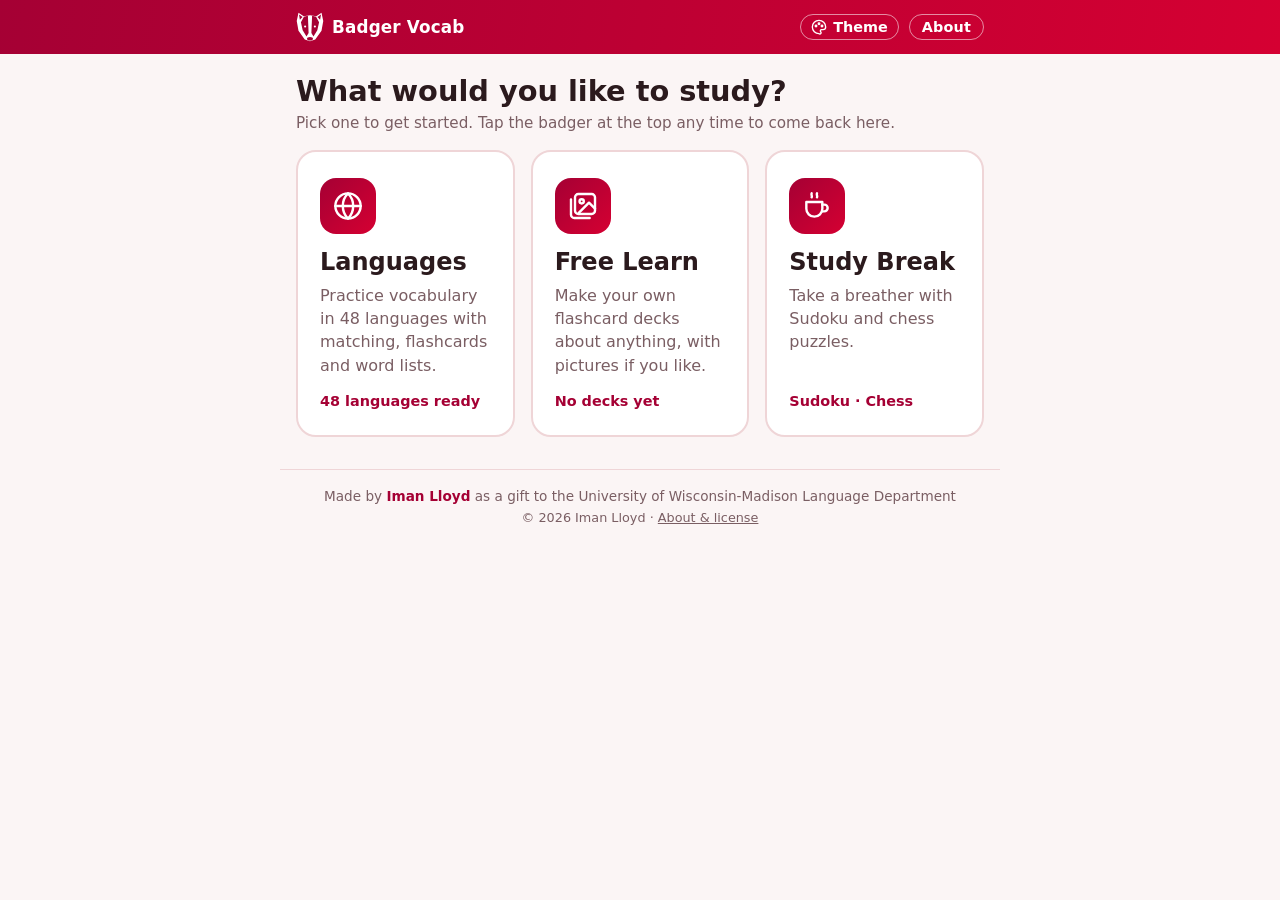
==== index.html @ a23dded1 "Add files via upload" ====
<!DOCTYPE html>
<!--
  Badger Vocab
  Copyright (c) 2026 Iman Lloyd. Licensed under the PolyForm Noncommercial License 1.0.0 (see LICENSE.md).
  Required Notice: Copyright (c) 2026 Iman Lloyd. Badger Vocab was made by Iman Lloyd as a gift to the University of Wisconsin-Madison Language Department.
-->
<html lang="en">
<head>
<meta charset="utf-8">
<meta name="viewport" content="width=device-width, initial-scale=1">
<meta name="theme-color" content="#A50034">
<meta name="description" content="Private, offline vocabulary practice with matching and flashcards.">
<title>Badger Vocab</title>
<link rel="manifest" href="manifest.webmanifest">
<link rel="icon" href="icons/icon.svg" type="image/svg+xml">
<link rel="apple-touch-icon" href="icons/icon-180.png">
<link rel="stylesheet" href="style.css">
<script>
// Apply the saved color theme before the page draws, so it never flashes the wrong colors.
try{var o=(JSON.parse(localStorage.getItem("vocabGame")||"{}").o)||{};
 document.documentElement.setAttribute("data-theme",o.theme||"red");document.documentElement.setAttribute("data-look",o.look||"auto")}catch(e){}
</script>
</head>
<body>
<header class="top"><div><a href="#" aria-label="Badger Vocab home"><svg viewBox="96 96 320 344" aria-hidden="true"><path d="M256 430 L196 410 L124 310 L104 200 L124 104 L184 146 L256 132 L328 146 L388 104 L408 200 L388 310 L316 410 Z" fill="#fff"/><path d="M130 126 L170 152 L140 186 Z M382 126 L342 152 L372 186 Z M186 150 L232 140 L240 336 L216 378 L172 306 L152 214 Z M326 150 L280 140 L272 336 L296 378 L340 306 L360 214 Z" style="fill:var(--hd1)"/><circle cx="200" cy="262" r="12" fill="#fff"/><circle cx="312" cy="262" r="12" fill="#fff"/><ellipse cx="256" cy="402" rx="34" ry="20" style="fill:var(--hd1)"/></svg>Badger Vocab</a><span class="hr"><span class="off" id="netBadge" hidden>Offline</span><button class="tb" id="themeB" aria-expanded="false" aria-controls="themePop" aria-label="Color theme"><svg viewBox="0 0 24 24" fill="none" stroke="currentColor" stroke-width="2" stroke-linecap="round" stroke-linejoin="round" aria-hidden="true"><path d="M12 22a10 10 0 1 1 10-10c0 2.8-2.2 4-4 4h-2.2a1.8 1.8 0 0 0-1.3 3.1A1.8 1.8 0 0 1 12 22z"/><circle cx="7.5" cy="10.5" r="1.2" fill="currentColor"/><circle cx="12" cy="7" r="1.2" fill="currentColor"/><circle cx="16.5" cy="10.5" r="1.2" fill="currentColor"/></svg>Theme</button><a class="ab" href="#about">About</a></span>
 <div class="themepop" id="themePop" role="dialog" aria-label="Color theme" hidden>
  <h3>Color</h3><div class="sw" id="swatches"></div>
  <h3>Brightness</h3><div class="looks" id="looks"><button data-look="auto">Automatic</button><button data-look="light">Light</button><button data-look="dark">Dark</button></div>
 </div></div></header>
<main>

<!-- START MENU -->
<section id="vStart" hidden>
 <h1>What would you like to study?</h1>
 <p class="sub">Pick one to get started. Tap the badger at the top any time to come back here.</p>
 <div class="startgrid">
  <button class="sc" data-go="languages"><span class="sci"><svg viewBox="0 0 24 24" fill="none" stroke="currentColor" stroke-width="1.8" stroke-linecap="round" stroke-linejoin="round" aria-hidden="true"><circle cx="12" cy="12" r="9.5"/><path d="M2.5 12h19M12 2.5c2.6 2.6 3.9 5.8 3.9 9.5s-1.3 6.9-3.9 9.5c-2.6-2.6-3.9-5.8-3.9-9.5S9.4 5.1 12 2.5z"/></svg></span><span class="sct">Languages</span><span class="scd">Practice vocabulary in 48 languages with matching, flashcards and word lists.</span><span class="scc" id="scLang"></span></button>
  <button class="sc" data-go="free"><span class="sci"><svg viewBox="0 0 24 24" fill="none" stroke="currentColor" stroke-width="1.8" stroke-linecap="round" stroke-linejoin="round" aria-hidden="true"><rect x="6" y="3" width="15" height="15" rx="2.5"/><path d="M3 7v11.5A2.5 2.5 0 0 0 5.5 21H17"/><circle cx="11" cy="8.5" r="1.6"/><path d="m21 14-4.5-4.5L9 17"/></svg></span><span class="sct">Free Learn</span><span class="scd">Make your own flashcard decks about anything, with pictures if you like.</span><span class="scc" id="scFree"></span></button>
  <button class="sc" data-go="break"><span class="sci"><svg viewBox="0 0 24 24" fill="none" stroke="currentColor" stroke-width="1.8" stroke-linecap="round" stroke-linejoin="round" aria-hidden="true"><path d="M4 9h12v5a6 6 0 0 1-6 6h0a6 6 0 0 1-6-6V9z"/><path d="M16 11h1.5a2.5 2.5 0 0 1 0 5H16"/><path d="M8 2.5c-.6 1 .6 2 0 3M12 2.5c-.6 1 .6 2 0 3"/></svg></span><span class="sct">Study Break</span><span class="scd">Take a breather with Sudoku and chess puzzles.</span><span class="scc">Sudoku · Chess</span></button>
 </div>
</section>

<!-- HOME -->
<section id="vHome" hidden>
 <button class="back" data-go="">← Home</button>
 <h1>Choose a language</h1>
 <p class="sub">Pick a language to study. Your saved words, groups and progress are kept separately for each one.</p>
 <div id="homeMine"></div>
 <h2 id="moreH">Start a new language</h2>
 <div class="lgrid" id="langs"></div>
 <details class="panel"><summary>Add a language that isn’t listed</summary>
  <div class="row" style="margin-top:12px"><label class="f">Language name<input id="clName" placeholder="Welsh"></label><label class="f">Google Translate code (for pronunciation)<input id="clCode" placeholder="cy"></label></div>
  <div class="opts"><label><input type="checkbox" id="clRtl"> Written right to left</label></div>
  <div class="btns"><button class="btn" id="clAdd">Add language</button></div>
  <p class="sub" id="clMsg" aria-live="polite"></p><div id="clList"></div>
 </details>
 <details class="panel"><summary>Backup</summary>
  <p class="sub">Everything is saved in this browser on this device. Export a backup to keep a copy or move it to another device.</p>
  <p class="sub">Privacy: nothing you type is sent anywhere. The only thing that ever leaves your device is the single word being read aloud when the Google voice is on and you’re online. Choose “Device voice only” to keep everything on your device.</p>
  <div class="btns"><button class="btn alt" id="exp">Export backup</button><label class="btn alt">Import backup<input type="file" id="imp" accept=".json" hidden></label></div>
  <p class="sub" id="bMsg" aria-live="polite"></p>
 </details>
</section>

<!-- LANGUAGE / GROUPS -->
<section id="vLang" hidden>
 <button class="back" data-go="languages">← All languages</button>
 <h1 id="lTitle"></h1>
 <p class="sub" id="lInfo"></p>
 <div class="seg" role="group" aria-label="Practice mode"><button data-mode="match">Matching</button><button data-mode="cards">Flashcards</button><button data-mode="list">Word list</button></div>
 <div class="row">
  <label class="f" style="max-width:150px" id="nWrap">Words per round<input type="number" id="n" min="3" max="25" value="8"></label>
  <label class="f" id="fcWrap" style="max-width:170px">Cards per deck<select id="fc" class="fcSel"></select></label>
  <label class="f" id="focusWrap">Show me<select id="focus"><option value="mix">Mix, weak words more often</option><option value="1">Only don’t know</option><option value="2">Only semi-know</option><option value="3">Only know</option><option value="0">Only unrated</option></select></label>
  <label class="f" id="dirWrap">Flashcard front<select id="dir"><option value="t">Word → meaning</option><option value="e">Meaning → word</option></select></label>
  <label class="f" id="ordWrap">Card order<select id="ford"><option value="mix">Shuffled, weak words first</option><option value="list">In list order</option></select></label>
 </div>
 <div class="opts">
  <label id="hkWrap"><input type="checkbox" id="hk" checked> Vowel marks</label>
  <label><input type="checkbox" id="tr" checked> Pronunciation</label>
  <label id="autoWrap"><input type="checkbox" id="auto" checked> Auto-mark misses as don’t know</label>
  <label>Read aloud <select id="snd"><option value="google">Google voice (online), device voice (offline)</option><option value="device">Device voice only</option><option value="off">Off</option></select></label>
 </div>
 <p class="sub" style="margin-top:14px">Tap a group to start.</p>
 <div class="legend"><span><i class="k3"></i>Know</span><span><i class="k2"></i>Semi-know</span><span><i class="k1"></i>Don’t know</span></div>
 <div id="groups"></div>
 <details class="panel" id="mine"><summary>Add and manage my words</summary>
  <div class="row" style="margin-top:12px"><label class="f"><span id="faLbl">Word</span><input id="fa" class="tgt"></label><label class="f">Meaning<input id="fe" placeholder="book"></label></div>
  <div class="row"><label class="f"><span id="ftLbl">Pronunciation (optional)</span><input id="ft"></label><label class="f">Group<input id="fg" list="glist" placeholder="My words"><datalist id="glist"></datalist></label></div>
  <div class="btns"><button class="btn" id="addb">Add word</button></div>
  <label class="f" style="margin-top:14px">Or paste many, one per line as “word : meaning” (or “word : meaning : pronunciation”). Tab-separated lines from a spreadsheet work too.<textarea id="bulk" rows="4"></textarea></label>
  <div class="btns"><button class="btn" id="bulkb">Add pasted words to the group above</button></div>
  <p class="sub" id="mmsg" aria-live="polite"></p><div id="gBox"></div><div id="mlist"></div>
 </details>
</section>

<!-- PRACTICE -->
<section id="vPlay" hidden>
 <button class="back" id="toGroups">← Groups</button>
 <h1 id="pTitle"></h1>
 <div class="seg" role="group" aria-label="Practice mode"><button data-mode="match">Matching</button><button data-mode="cards">Flashcards</button><button data-mode="list">Word list</button></div>
 <div id="mView">
  <div class="bar"><span id="stat"></span><span id="tapHint">Tap a word to hear it</span></div>
  <div class="prog"><i id="prog"></i></div>
  <div class="board" id="board"></div>
  <section class="end" id="end" hidden aria-live="polite"></section>
 </div>
 <div id="fView">
  <div class="fbar"><span id="fstat" class="sub" style="margin:0"></span><label class="deckpick">Deck size <select id="fc2" class="fcSel"></select></label><button class="btn alt sm spk" id="hear"><svg viewBox="0 0 24 24" fill="none" stroke="currentColor" stroke-width="2" stroke-linecap="round" stroke-linejoin="round" aria-hidden="true"><path d="M11 5 6 9H2v6h4l5 4V5z"/><path d="M15.5 8.5a5 5 0 0 1 0 7M19 5a10 10 0 0 1 0 14"/></svg>Hear it</button></div>
  <div class="prog"><i id="fprog"></i></div>
  <button class="card" id="card" aria-live="polite"><div class="inner"><div class="face" id="ff"></div><div class="face backf" id="fb"></div></div></button>
  <div class="btns" id="flipRow"><button class="btn" id="flipB" style="flex:1">Show answer</button><button class="btn alt" id="prevB" aria-label="Previous card">← Back</button><button class="btn alt" id="skipB">Skip →</button></div>
  <div class="rate" id="rateRow" hidden><button class="r1" data-r="1">Don’t know<small>key 1</small></button><button class="r2" data-r="2">Semi-know<small>key 2</small></button><button class="r3" data-r="3">Know<small>key 3</small></button></div>
  <p class="hint">Space flips the card. Keys 1, 2, 3 rate it. Arrow keys go back and skip.</p>
  <section class="end" id="fEnd" hidden aria-live="polite"></section>
 </div>
 <div id="lView">
  <div class="row" style="margin-top:12px"><label class="f">Search this group<input id="lq" type="search" placeholder="Find a word or meaning"></label>
   <label class="f" style="max-width:190px">Show<select id="lf"><option value="all">All words</option><option value="0">Unrated</option><option value="1">Don’t know</option><option value="2">Semi-know</option><option value="3">Know</option></select></label></div>
  <p class="sub" id="lstat"></p>
  <div id="lwords"></div>
  <div class="btns" id="lmoreRow"><button class="btn alt" id="lmore">Show more</button></div>
 </div>
 <p class="sub" id="vnote" hidden></p>
</section>


<!-- FREE LEARN: DECK LIST -->
<section id="vFree" hidden>
 <button class="back" data-go="">← Home</button>
 <h1>Free Learn</h1>
 <p class="sub">Make flashcard decks about anything: science terms, history dates, art, music, or people’s names and faces. Either side of a card can have text, a picture, or both.</p>
 <div class="btns" style="margin-top:4px"><button class="btn" id="newDeckB">+ New deck</button><label class="btn alt">Import a deck<input type="file" id="impDeck" accept=".json,application/json" hidden></label></div>
 <div class="panel" id="newDeckP" hidden><label class="f">Deck name<input id="ndName" placeholder="Biology: parts of a cell" maxlength="80"></label>
  <div class="btns"><button class="btn" id="ndCreate">Create deck</button><button class="btn alt" id="ndCancel">Cancel</button></div></div>
 <p class="sub" id="freeMsg" aria-live="polite"></p>
 <h2>My decks</h2>
 <div id="decks"></div>
</section>

<!-- FREE LEARN: ONE DECK -->
<section id="vDeck" hidden>
 <button class="back" data-go="free">← Free Learn</button>
 <h1 id="dTitle"></h1>
 <p class="sub" id="dInfo"></p>
 <div class="btns" style="margin-top:0"><button class="btn alt sm" id="dRename">Rename</button><button class="btn alt sm" id="dExport">Share deck</button><button class="btn danger sm" id="dDelete">Delete deck</button></div>
 <div id="dPracticeBox">
  <h2>Practice</h2>
  <div class="seg" role="group" aria-label="Practice mode"><button data-mode="match">Matching</button><button data-mode="cards">Flashcards</button><button data-mode="list">Card list</button></div>
  <div class="row">
   <label class="f" data-show="match" style="max-width:150px">Cards per round<input type="number" data-opt="n" min="3" max="25"></label>
   <label class="f" data-show="cards" style="max-width:170px">Cards per deck<select class="fcSel"></select></label>
   <label class="f" data-show="notlist">Show me<select data-opt="focus"><option value="mix">Mix, weak cards more often</option><option value="1">Only don’t know</option><option value="2">Only semi-know</option><option value="3">Only know</option><option value="0">Only unrated</option></select></label>
   <label class="f" data-show="cards">Card front<select data-opt="dir"><option value="t">Front side first</option><option value="e">Back side first</option></select></label>
   <label class="f" data-show="cards">Card order<select data-opt="ford"><option value="mix">Shuffled, weak cards first</option><option value="list">In deck order</option></select></label>
  </div>
  <div class="opts"><label>Read the front aloud in <select id="dVoice"></select></label></div>
  <div class="btns"><button class="btn big-btn" id="dPlay">Start practicing</button></div>
 </div>
 <h2 id="cardsH">Cards</h2>
 <details class="panel" id="cardEd" open><summary id="ceSum">Add a card</summary>
  <p class="sub" id="imgNote" hidden>Pictures can’t be saved in this browser, but text cards work fine.</p>
  <div class="cegrid">
   <div class="ceside"><h3 class="sm">Front</h3><textarea id="ceF" rows="2" placeholder="Question, word or prompt" dir="auto"></textarea><div class="imgpick" id="ceFImg"></div></div>
   <div class="ceside"><h3 class="sm">Back</h3><textarea id="ceB" rows="2" placeholder="Answer" dir="auto"></textarea><div class="imgpick" id="ceBImg"></div></div>
  </div>
  <div class="btns"><button class="btn" id="ceSave">Add card</button><button class="btn alt" id="ceCancel" hidden>Cancel editing</button></div>
  <p class="sub" id="ceMsg" aria-live="polite"></p>
  <details class="inner-d"><summary>Add many text cards at once</summary>
   <label class="f" style="margin-top:10px">One card per line, as “front : back”. Tab-separated lines copied from a spreadsheet work too.<textarea id="ceBulk" rows="4" dir="auto"></textarea></label>
   <div class="btns"><button class="btn" id="ceBulkB">Add these cards</button></div></details>
 </details>
 <div id="cards"></div>
</section>

<!-- STUDY BREAK -->
<section id="vBreak" hidden>
 <button class="back" data-go="">← Home</button>
 <h1>Study Break</h1>
 <p class="sub">Give your brain a different kind of workout.</p>
 <div class="startgrid">
  <button class="sc" data-go="break/sudoku"><span class="sci"><svg viewBox="0 0 24 24" fill="none" stroke="currentColor" stroke-width="1.8" stroke-linecap="round" aria-hidden="true"><rect x="3" y="3" width="18" height="18" rx="2.5"/><path d="M9 3v18M15 3v18M3 9h18M3 15h18"/></svg></span><span class="sct">Sudoku</span><span class="scd">A fresh puzzle every time, from easy to extra hard, with pencil marks and scoring.</span><span class="scc" id="sbSud"></span></button>
  <button class="sc" data-go="break/chess"><span class="sci"><svg viewBox="0 0 24 24" fill="none" stroke="currentColor" stroke-width="1.8" stroke-linecap="round" stroke-linejoin="round" aria-hidden="true"><path d="M7 21h11"/><path d="M8.5 21c0-3 1.5-4.5 3-6l-3.5-1-2 1.5-1.5-2 4-5c1-1.5 2.5-3 5-3.5l.5-1.5 1.5 2c2 1.5 3 4 3 7.5V21"/><circle cx="12" cy="8" r=".7" fill="currentColor"/></svg></span><span class="sct">Chess Puzzles</span><span class="scd">Real puzzles from Lichess, chosen by Elo rating, with a rating of your own that grows as you solve.</span><span class="scc" id="sbChess"></span></button>
 </div>
</section>

<!-- SUDOKU -->
<section id="vSudoku" hidden>
 <button class="back" data-go="break">← Study Break</button>
 <h1>Sudoku</h1>
 <div class="row"><label class="f" style="max-width:200px">Difficulty<select id="sdDiff"><option value="easy">Easy</option><option value="medium">Medium</option><option value="hard">Hard</option><option value="xhard">Extra hard</option></select></label><button class="btn" id="sdNew">New puzzle</button></div>
 <div class="gstats"><span>Score <b id="sdScore">0</b></span><span>Mistakes <b id="sdMist">0</b></span><span>Time <b id="sdTime">0:00</b></span></div>
 <div class="sdgrid" id="sdGrid" aria-label="Sudoku board"></div>
 <p class="gmsg" id="sdMsg" aria-live="polite"></p>
 <div class="tog" id="sdTog" role="group" aria-label="Entry mode"><button data-sd="pen"><svg viewBox="0 0 24 24" fill="none" stroke="currentColor" stroke-width="2" stroke-linecap="round" stroke-linejoin="round" aria-hidden="true"><path d="M12 20h9"/><path d="M16.5 3.5a2.1 2.1 0 0 1 3 3L7 19l-4 1 1-4z"/></svg>Pen<small>checks your answer</small></button><button data-sd="pencil"><svg viewBox="0 0 24 24" fill="none" stroke="currentColor" stroke-width="2" stroke-linecap="round" stroke-linejoin="round" aria-hidden="true"><path d="M17 3l4 4L8 20H4v-4z"/><path d="M14 6l4 4"/></svg>Pencil<small>just notes</small></button></div>
 <div class="sdpad" id="sdPad"></div>
 <p class="hint">Tap a square, then a number. Keyboard: 1–9 to enter, arrows to move, P to switch pen and pencil, Backspace to erase. Correct numbers earn points (more on harder levels), mistakes cost 5, and finishing earns a bonus.</p>
 <p class="sub" id="sdBest"></p>
</section>

<!-- CHESS PUZZLES -->
<section id="vChess" hidden>
 <button class="back" data-go="break">← Study Break</button>
 <h1>Chess Puzzles</h1>
 <div class="row"><label class="f" style="max-width:280px">Difficulty<select id="czLevel"></select></label><button class="btn" id="czNew">New puzzle</button></div>
 <div class="gstats"><span>Your rating <b id="czRating">1200</b> <small id="czDelta"></small></span><span>Solved <b id="czSolved">0</b></span><span>Streak <b id="czStreak">0</b></span></div>
 <p class="czprompt" id="czPrompt"></p>
 <div class="czboard" id="czBoard"></div>
 <div class="czpromo" id="czPromo" hidden></div>
 <p class="gmsg" id="czMsg" aria-live="polite"></p>
 <div class="btns"><button class="btn alt" id="czHint">Hint</button><button class="btn alt" id="czSol">Show solution</button><button class="btn" id="czNext" hidden>Next puzzle →</button></div>
 <p class="sub" id="czInfo"></p>
 <p class="hint">Tap a piece, then tap where it should go. Your rating starts at 1200 and moves up or down after each puzzle, the same way online chess ratings work. Using a hint means no rating change; a wrong move or showing the solution counts as a miss. Puzzles come from the <a href="https://database.lichess.org/" target="_blank" rel="noopener">Lichess open database</a> (public domain).</p>
</section>

<!-- ABOUT -->
<section id="vAbout" hidden>
 <button class="back" data-go="">← Home</button>
 <div class="about-hero">
  <img src="icons/icon.svg" alt="" width="88" height="88" id="aboutIcon">
  <div><h1>Badger Vocab</h1><p class="sub" style="margin:2px 0 0">Version <span id="ver"></span></p></div>
 </div>
 <p class="lead">Made by <b>Iman Lloyd</b> as a gift to the University of Wisconsin-Madison Language Department.</p>
 <!-- Disclaimer: edit or remove this line if the university officially adopts the app. -->
 <p class="sub disclaimer">Badger Vocab is an independent project and is not affiliated with or endorsed by the University of Wisconsin-Madison.</p>
 <div class="panel"><h3 class="sm" style="margin-top:0">What it does</h3>
  <p>Badger Vocab helps you practice vocabulary in 48 languages with a matching game, flashcards and word lists. In Free Learn you can make your own decks about any subject, with pictures. Study Break adds Sudoku and chess puzzles for a breather. Rate each card as “don’t know,” “semi-know” or “know,” and the ones you find hardest come back more often.</p></div>
 <div class="panel"><h3 class="sm" style="margin-top:0">Your privacy</h3>
  <p>Your words and progress are saved only on this device. There are no accounts, and nothing you type is uploaded. The one exception is read-aloud with the Google voice: when you’re online, the word being spoken is sent to Google Translate to get the audio. Choose “Device voice only” in a language’s settings to turn that off.</p></div>
 <div class="panel"><h3 class="sm" style="margin-top:0">Copyright and license</h3>
  <p>© 2026 Iman Lloyd. All rights reserved except as granted by the license.</p>
  <p>Badger Vocab is shared under the <b>PolyForm Noncommercial License 1.0.0</b>. In plain terms:</p>
  <ul>
   <li>Students, teachers, schools and universities may use, copy and share it for free, for any noncommercial purpose.</li>
   <li>You may change it, but anyone who shares a copy, changed or not, must keep the license and this notice:<br><i>Required Notice: Copyright (c) 2026 Iman Lloyd. Badger Vocab was made by Iman Lloyd as a gift to the University of Wisconsin-Madison Language Department.</i></li>
   <li>It may not be sold or used for commercial purposes without Iman Lloyd’s permission.</li>
  </ul>
  <p class="sub">This summary is for convenience only. The full terms are in the LICENSE.md file that comes with the app and at <span class="url">polyformproject.org/licenses/noncommercial/1.0.0</span>.</p></div>
 <div class="panel"><h3 class="sm" style="margin-top:0">Credits</h3><p>Chess puzzles are a sample of the <a href="https://database.lichess.org/" target="_blank" rel="noopener">Lichess open puzzle database</a>, which Lichess releases into the public domain (CC0). Thank you, Lichess.</p></div>
 <p class="sub" id="aboutList"></p>
</section>

</main>
<footer class="foot">Made by <b>Iman Lloyd</b> as a gift to the University of Wisconsin-Madison Language Department<br><span class="cr">© 2026 Iman Lloyd · <a href="#about">About &amp; license</a></span></footer>
<script src="data/arabic-words.js"></script>
<script src="data/chess-puzzles.js"></script>
<script src="app.js"></script>
<script src="free.js"></script>
<script src="break.js"></script>
</body>
</html>
---- style.css ----
/* Badger Vocab. Copyright (c) 2026 Iman Lloyd. PolyForm Noncommercial License 1.0.0 (see LICENSE.md).
   Required Notice: Copyright (c) 2026 Iman Lloyd. Badger Vocab was made by Iman Lloyd as a gift to the University of Wisconsin-Madison Language Department. */
/* ===== Color themes =====
   People pick a theme with the Theme button in the header. The choice is saved as
   data-theme and data-look (auto, light, dark) on the <html> tag.
   "Badger Red" is built from the palettes Iman picked: crimson #A50034, red #D50032, brick #B22234, blush #F7C6C7.
   To add or change themes, edit themes.py and run "python3 themes.py". */
/* THEMES START: generated by themes.py. Edit themes.py, not this block. */
:root{--ok:#2F7A57;--okbg:#E2F1E8;--bad:#B22234;--semi:#E7909C;--semi-ink:#4A0D1A;--ui:system-ui,-apple-system,"Segoe UI",Roboto,"Helvetica Neue","Noto Sans",Arial,sans-serif;--arabic:"Noto Naskh Arabic","Geeza Pro","Sakkal Majalla","Traditional Arabic","Arabic Typesetting","Noto Sans Arabic","Segoe UI",serif;--tf:var(--ui);color-scheme:light}
:root[data-look="dark"]{--ok:#6FCB9C;--okbg:#173628;--bad:#FF6B7D;--semi:#F2A0AD;--semi-ink:#3A0A16;color-scheme:dark}
@media (prefers-color-scheme:dark){:root:not([data-look="light"]):not([data-look="dark"]){--ok:#6FCB9C;--okbg:#173628;--bad:#FF6B7D;--semi:#F2A0AD;--semi-ink:#3A0A16;color-scheme:dark}}
:root[data-theme="red"],:root:not([data-theme]){--bg:#FBF5F5;--surface:#FFFFFF;--soft:#FCEBEC;--ink:#2B1A1D;--muted:#7A5E63;--line:#EFD5D7;--accent:#D50032;--accent-ink:#FFFFFF;--accent-soft:#F7C6C7;--crimson:#A50034;--sel:#A50034;--seltxt:#FFFFFF;--hd1:#A50034;--hd2:#D50032} /* Badger Red */
:root[data-theme="red"][data-look="dark"],:root:not([data-theme])[data-look="dark"]{--bg:#170E10;--surface:#24161A;--soft:#331A20;--ink:#F7ECEE;--muted:#C4A6AC;--line:#43282E;--accent:#FF5470;--accent-ink:#2A0009;--accent-soft:#5C2230;--crimson:#FF5470;--sel:#F7C6C7;--seltxt:#3A0A16;--hd1:#5E0020;--hd2:#8A0029}
@media (prefers-color-scheme:dark){:root[data-theme="red"]:not([data-look="light"]),:root:not([data-theme]):not([data-look="light"]){--bg:#170E10;--surface:#24161A;--soft:#331A20;--ink:#F7ECEE;--muted:#C4A6AC;--line:#43282E;--accent:#FF5470;--accent-ink:#2A0009;--accent-soft:#5C2230;--crimson:#FF5470;--sel:#F7C6C7;--seltxt:#3A0A16;--hd1:#5E0020;--hd2:#8A0029}}
:root[data-theme="blue"]{--bg:#F4F7FB;--surface:#FFFFFF;--soft:#E8F0FA;--ink:#17222F;--muted:#5A6B7E;--line:#D3DEEB;--accent:#1F5FBF;--accent-ink:#FFFFFF;--accent-soft:#C6D8F2;--crimson:#123E80;--sel:#123E80;--seltxt:#FFFFFF;--hd1:#123E80;--hd2:#1F5FBF} /* Lake Blue */
:root[data-theme="blue"][data-look="dark"]{--bg:#0D131B;--surface:#16202C;--soft:#172A40;--ink:#E9F0F8;--muted:#9DB0C5;--line:#26384D;--accent:#6EA8FF;--accent-ink:#07203F;--accent-soft:#1F3B60;--crimson:#6EA8FF;--sel:#C6D8F2;--seltxt:#0B2240;--hd1:#0E2A57;--hd2:#184A95}
@media (prefers-color-scheme:dark){:root[data-theme="blue"]:not([data-look="light"]){--bg:#0D131B;--surface:#16202C;--soft:#172A40;--ink:#E9F0F8;--muted:#9DB0C5;--line:#26384D;--accent:#6EA8FF;--accent-ink:#07203F;--accent-soft:#1F3B60;--crimson:#6EA8FF;--sel:#C6D8F2;--seltxt:#0B2240;--hd1:#0E2A57;--hd2:#184A95}}
:root[data-theme="teal"]{--bg:#F3F8F7;--surface:#FFFFFF;--soft:#E3F2F0;--ink:#152624;--muted:#566F6B;--line:#CFE2DF;--accent:#0F7C78;--accent-ink:#FFFFFF;--accent-soft:#BFE3DF;--crimson:#0A5653;--sel:#0A5653;--seltxt:#FFFFFF;--hd1:#0A5653;--hd2:#0F7C78} /* Teal */
:root[data-theme="teal"][data-look="dark"]{--bg:#0C1514;--surface:#14211F;--soft:#16302C;--ink:#E6F3F1;--muted:#98B6B1;--line:#24403B;--accent:#4FD1C5;--accent-ink:#04302C;--accent-soft:#1D4A45;--crimson:#4FD1C5;--sel:#BFE3DF;--seltxt:#08302C;--hd1:#08413E;--hd2:#0D6662}
@media (prefers-color-scheme:dark){:root[data-theme="teal"]:not([data-look="light"]){--bg:#0C1514;--surface:#14211F;--soft:#16302C;--ink:#E6F3F1;--muted:#98B6B1;--line:#24403B;--accent:#4FD1C5;--accent-ink:#04302C;--accent-soft:#1D4A45;--crimson:#4FD1C5;--sel:#BFE3DF;--seltxt:#08302C;--hd1:#08413E;--hd2:#0D6662}}
:root[data-theme="purple"]{--bg:#F8F5FB;--surface:#FFFFFF;--soft:#F0E9F8;--ink:#231A2E;--muted:#6B5E7C;--line:#E2D6EE;--accent:#6B3FA0;--accent-ink:#FFFFFF;--accent-soft:#DCCBF0;--crimson:#4B2775;--sel:#4B2775;--seltxt:#FFFFFF;--hd1:#4B2775;--hd2:#6B3FA0} /* Purple */
:root[data-theme="purple"][data-look="dark"]{--bg:#130E1A;--surface:#1E1627;--soft:#2A1D3A;--ink:#F1EBF8;--muted:#B6A7C9;--line:#3A2C4C;--accent:#B48CF2;--accent-ink:#25103F;--accent-soft:#40285F;--crimson:#B48CF2;--sel:#DCCBF0;--seltxt:#2A1245;--hd1:#36195A;--hd2:#58308C}
@media (prefers-color-scheme:dark){:root[data-theme="purple"]:not([data-look="light"]){--bg:#130E1A;--surface:#1E1627;--soft:#2A1D3A;--ink:#F1EBF8;--muted:#B6A7C9;--line:#3A2C4C;--accent:#B48CF2;--accent-ink:#25103F;--accent-soft:#40285F;--crimson:#B48CF2;--sel:#DCCBF0;--seltxt:#2A1245;--hd1:#36195A;--hd2:#58308C}}
:root[data-theme="orange"]{--bg:#FCF7F2;--surface:#FFFFFF;--soft:#FBEBDD;--ink:#2B1E14;--muted:#7A6352;--line:#F0DCC9;--accent:#B94E0A;--accent-ink:#FFFFFF;--accent-soft:#F7D3B5;--crimson:#8A3A06;--sel:#8A3A06;--seltxt:#FFFFFF;--hd1:#8A3A06;--hd2:#B04D0E} /* Autumn Orange */
:root[data-theme="orange"][data-look="dark"]{--bg:#17110C;--surface:#231A13;--soft:#33231A;--ink:#F8EEE6;--muted:#C9B09C;--line:#45321F;--accent:#FF9F5A;--accent-ink:#3A1A04;--accent-soft:#5A3418;--crimson:#FF9F5A;--sel:#F7D3B5;--seltxt:#3A1A04;--hd1:#5C2706;--hd2:#94420C}
@media (prefers-color-scheme:dark){:root[data-theme="orange"]:not([data-look="light"]){--bg:#17110C;--surface:#231A13;--soft:#33231A;--ink:#F8EEE6;--muted:#C9B09C;--line:#45321F;--accent:#FF9F5A;--accent-ink:#3A1A04;--accent-soft:#5A3418;--crimson:#FF9F5A;--sel:#F7D3B5;--seltxt:#3A1A04;--hd1:#5C2706;--hd2:#94420C}}
:root[data-theme="slate"]{--bg:#F5F6F8;--surface:#FFFFFF;--soft:#ECEFF3;--ink:#1C2128;--muted:#5E6875;--line:#DADFE6;--accent:#3F5466;--accent-ink:#FFFFFF;--accent-soft:#CDD6E0;--crimson:#2A3947;--sel:#2A3947;--seltxt:#FFFFFF;--hd1:#2A3947;--hd2:#4A6175} /* Slate */
:root[data-theme="slate"][data-look="dark"]{--bg:#111418;--surface:#1A1F25;--soft:#232A33;--ink:#ECEFF3;--muted:#A3ADB9;--line:#2F3742;--accent:#9DB4CC;--accent-ink:#14202C;--accent-soft:#33414F;--crimson:#9DB4CC;--sel:#CDD6E0;--seltxt:#18222D;--hd1:#20282F;--hd2:#33404C}
@media (prefers-color-scheme:dark){:root[data-theme="slate"]:not([data-look="light"]){--bg:#111418;--surface:#1A1F25;--soft:#232A33;--ink:#ECEFF3;--muted:#A3ADB9;--line:#2F3742;--accent:#9DB4CC;--accent-ink:#14202C;--accent-soft:#33414F;--crimson:#9DB4CC;--sel:#CDD6E0;--seltxt:#18222D;--hd1:#20282F;--hd2:#33404C}}
:root[data-theme="terrace"]{--bg:#FFFBEF;--surface:#FFFFFF;--soft:#FFF1C2;--ink:#2A1F0E;--muted:#76613F;--line:#F3DE9A;--accent:#C2410C;--accent-ink:#FFFFFF;--accent-soft:#FFD98A;--crimson:#9A3412;--sel:#9A3412;--seltxt:#FFFFFF;--hd1:#9A3412;--hd2:#C2410C} /* Terrace Sunburst */
:root[data-theme="terrace"][data-look="dark"]{--bg:#16110A;--surface:#211A0F;--soft:#33260F;--ink:#FFF6E0;--muted:#D6BE8E;--line:#4A3A1A;--accent:#FFC233;--accent-ink:#2E1C00;--accent-soft:#5A4210;--crimson:#FFC233;--sel:#FFE08A;--seltxt:#2E1C00;--hd1:#7A2E06;--hd2:#A8410C}
@media (prefers-color-scheme:dark){:root[data-theme="terrace"]:not([data-look="light"]){--bg:#16110A;--surface:#211A0F;--soft:#33260F;--ink:#FFF6E0;--muted:#D6BE8E;--line:#4A3A1A;--accent:#FFC233;--accent-ink:#2E1C00;--accent-soft:#5A4210;--crimson:#FFC233;--sel:#FFE08A;--seltxt:#2E1C00;--hd1:#7A2E06;--hd2:#A8410C}}
:root[data-theme="graphite"]{--bg:#F6F6F6;--surface:#FFFFFF;--soft:#EDEDED;--ink:#151515;--muted:#5C5C5C;--line:#DCDCDC;--accent:#2B2B2B;--accent-ink:#FFFFFF;--accent-soft:#D4D4D4;--crimson:#1A1A1A;--sel:#1A1A1A;--seltxt:#FFFFFF;--hd1:#1A1A1A;--hd2:#3A3A3A} /* Graphite */
:root[data-theme="graphite"][data-look="dark"]{--bg:#0E0E0E;--surface:#191919;--soft:#242424;--ink:#F0F0F0;--muted:#ABABAB;--line:#323232;--accent:#E6E6E6;--accent-ink:#111111;--accent-soft:#3A3A3A;--crimson:#E6E6E6;--sel:#E6E6E6;--seltxt:#111111;--hd1:#1E1E1E;--hd2:#333333}
@media (prefers-color-scheme:dark){:root[data-theme="graphite"]:not([data-look="light"]){--bg:#0E0E0E;--surface:#191919;--soft:#242424;--ink:#F0F0F0;--muted:#ABABAB;--line:#323232;--accent:#E6E6E6;--accent-ink:#111111;--accent-soft:#3A3A3A;--crimson:#E6E6E6;--sel:#E6E6E6;--seltxt:#111111;--hd1:#1E1E1E;--hd2:#333333}}
:root[data-theme="contrast"]{--bg:#FFFFFF;--surface:#FFFFFF;--soft:#F1F1F1;--ink:#000000;--muted:#2E2E2E;--line:#000000;--accent:#0033CC;--accent-ink:#FFFFFF;--accent-soft:#C9D6FF;--crimson:#001F7A;--sel:#000000;--seltxt:#FFFFFF;--hd1:#000000;--hd2:#000000} /* High Contrast */
:root[data-theme="contrast"][data-look="dark"]{--bg:#000000;--surface:#000000;--soft:#141414;--ink:#FFFFFF;--muted:#E0E0E0;--line:#FFFFFF;--accent:#FFE14D;--accent-ink:#000000;--accent-soft:#3D3500;--crimson:#FFE14D;--sel:#FFE14D;--seltxt:#000000;--hd1:#000000;--hd2:#000000}
@media (prefers-color-scheme:dark){:root[data-theme="contrast"]:not([data-look="light"]){--bg:#000000;--surface:#000000;--soft:#141414;--ink:#FFFFFF;--muted:#E0E0E0;--line:#FFFFFF;--accent:#FFE14D;--accent-ink:#000000;--accent-soft:#3D3500;--crimson:#FFE14D;--sel:#FFE14D;--seltxt:#000000;--hd1:#000000;--hd2:#000000}}
:root[data-theme="forest"]{--bg:#F6FAF8;--surface:#FFFFFF;--soft:#E8F5ED;--ink:#1B2D22;--muted:#567161;--line:#D2E4DA;--accent:#247B48;--accent-ink:#FFFFFF;--accent-soft:#C9E9D6;--crimson:#1C5F38;--sel:#1C5F38;--seltxt:#FFFFFF;--hd1:#1C5F38;--hd2:#247B48} /* Forest Green */
:root[data-theme="forest"][data-look="dark"]{--bg:#0F1511;--surface:#18201B;--soft:#213127;--ink:#DEEDE4;--muted:#8FAE9C;--line:#35463C;--accent:#4ACF81;--accent-ink:#0E2F1C;--accent-soft:#345140;--crimson:#4ACF81;--sel:#CDEAD9;--seltxt:#103720;--hd1:#183E28;--hd2:#276340}
@media (prefers-color-scheme:dark){:root[data-theme="forest"]:not([data-look="light"]){--bg:#0F1511;--surface:#18201B;--soft:#213127;--ink:#DEEDE4;--muted:#8FAE9C;--line:#35463C;--accent:#4ACF81;--accent-ink:#0E2F1C;--accent-soft:#345140;--crimson:#4ACF81;--sel:#CDEAD9;--seltxt:#103720;--hd1:#183E28;--hd2:#276340}}
:root[data-theme="turquoise"]{--bg:#F5FAFB;--surface:#FFFFFF;--soft:#E4F6F9;--ink:#1B2A2D;--muted:#587074;--line:#CDE6EA;--accent:#077788;--accent-ink:#FFFFFF;--accent-soft:#BFECF3;--crimson:#065D6B;--sel:#065D6B;--seltxt:#FFFFFF;--hd1:#065D6B;--hd2:#077788} /* Turquoise */
:root[data-theme="turquoise"][data-look="dark"]{--bg:#0D1517;--surface:#162122;--soft:#1C3236;--ink:#DEEBED;--muted:#8FA9AE;--line:#2F474B;--accent:#20DCF9;--accent-ink:#03333A;--accent-soft:#2A545A;--crimson:#20DCF9;--sel:#C3EDF3;--seltxt:#043B44;--hd1:#0C424B;--hd2:#12616E}
@media (prefers-color-scheme:dark){:root[data-theme="turquoise"]:not([data-look="light"]){--bg:#0D1517;--surface:#162122;--soft:#1C3236;--ink:#DEEBED;--muted:#8FA9AE;--line:#2F474B;--accent:#20DCF9;--accent-ink:#03333A;--accent-soft:#2A545A;--crimson:#20DCF9;--sel:#C3EDF3;--seltxt:#043B44;--hd1:#0C424B;--hd2:#12616E}}
:root[data-theme="sky"]{--bg:#F5F9FB;--surface:#FFFFFF;--soft:#E5F2F8;--ink:#1B272D;--muted:#5A6E77;--line:#CEE0E9;--accent:#0D72A0;--accent-ink:#FFFFFF;--accent-soft:#C0E2F1;--crimson:#0A5A7F;--sel:#0A5A7F;--seltxt:#FFFFFF;--hd1:#0A5A7F;--hd2:#0D72A0} /* Sky Blue */
:root[data-theme="sky"][data-look="dark"]{--bg:#0D1416;--surface:#161E22;--soft:#1D2D35;--ink:#DEE8ED;--muted:#8FA4AE;--line:#30424A;--accent:#26B2F3;--accent-ink:#052839;--accent-soft:#2C4B59;--crimson:#26B2F3;--sel:#C5E4F2;--seltxt:#052F42;--hd1:#0E3649;--hd2:#185C7C}
@media (prefers-color-scheme:dark){:root[data-theme="sky"]:not([data-look="light"]){--bg:#0D1416;--surface:#161E22;--soft:#1D2D35;--ink:#DEE8ED;--muted:#8FA4AE;--line:#30424A;--accent:#26B2F3;--accent-ink:#052839;--accent-soft:#2C4B59;--crimson:#26B2F3;--sel:#C5E4F2;--seltxt:#052F42;--hd1:#0E3649;--hd2:#185C7C}}
:root[data-theme="indigo"]{--bg:#F6F6FA;--surface:#FFFFFF;--soft:#E8E8F5;--ink:#1B1B2D;--muted:#656686;--line:#D2D3E4;--accent:#393EC6;--accent-ink:#FFFFFF;--accent-soft:#C9CAE9;--crimson:#222577;--sel:#222577;--seltxt:#FFFFFF;--hd1:#222577;--hd2:#393EC6} /* Indigo */
:root[data-theme="indigo"][data-look="dark"]{--bg:#0F0F15;--surface:#181820;--soft:#212131;--ink:#DEDEED;--muted:#9595B2;--line:#353546;--accent:#8E91E1;--accent-ink:#0E0F2F;--accent-soft:#343551;--crimson:#8E91E1;--sel:#CDCEEA;--seltxt:#101137;--hd1:#181A3E;--hd2:#2B2D6E}
@media (prefers-color-scheme:dark){:root[data-theme="indigo"]:not([data-look="light"]){--bg:#0F0F15;--surface:#181820;--soft:#212131;--ink:#DEDEED;--muted:#9595B2;--line:#353546;--accent:#8E91E1;--accent-ink:#0E0F2F;--accent-soft:#343551;--crimson:#8E91E1;--sel:#CDCEEA;--seltxt:#101137;--hd1:#181A3E;--hd2:#2B2D6E}}
:root[data-theme="rose"]{--bg:#FAF6F7;--surface:#FFFFFF;--soft:#F6E7EB;--ink:#2D1B1F;--muted:#806068;--line:#E6D1D6;--accent:#C62A51;--accent-ink:#FFFFFF;--accent-soft:#EBC6CF;--crimson:#7E1B34;--sel:#7E1B34;--seltxt:#FFFFFF;--hd1:#7E1B34;--hd2:#C62A51} /* Rose */
:root[data-theme="rose"][data-look="dark"]{--bg:#150E10;--surface:#21171A;--soft:#322024;--ink:#EDDEE2;--muted:#B09299;--line:#473338;--accent:#E57692;--accent-ink:#320B15;--accent-soft:#54313A;--crimson:#E57692;--sel:#EDCAD3;--seltxt:#3B0C18;--hd1:#421520;--hd2:#742539}
@media (prefers-color-scheme:dark){:root[data-theme="rose"]:not([data-look="light"]){--bg:#150E10;--surface:#21171A;--soft:#322024;--ink:#EDDEE2;--muted:#B09299;--line:#473338;--accent:#E57692;--accent-ink:#320B15;--accent-soft:#54313A;--crimson:#E57692;--sel:#EDCAD3;--seltxt:#3B0C18;--hd1:#421520;--hd2:#742539}}
:root[data-theme="berry"]{--bg:#FAF6F8;--surface:#FFFFFF;--soft:#F5E7F0;--ink:#2D1B26;--muted:#806074;--line:#E5D2DE;--accent:#BC2F88;--accent-ink:#FFFFFF;--accent-soft:#EAC8DD;--crimson:#7A1F59;--sel:#7A1F59;--seltxt:#FFFFFF;--hd1:#7A1F59;--hd2:#BC2F88} /* Berry */
:root[data-theme="berry"][data-look="dark"]{--bg:#150F13;--surface:#20181D;--soft:#31202B;--ink:#EDDEE8;--muted:#B092A5;--line:#463440;--accent:#E076B9;--accent-ink:#310C23;--accent-soft:#523247;--crimson:#E076B9;--sel:#EBCBE0;--seltxt:#390E29;--hd1:#401731;--hd2:#712856}
@media (prefers-color-scheme:dark){:root[data-theme="berry"]:not([data-look="light"]){--bg:#150F13;--surface:#20181D;--soft:#31202B;--ink:#EDDEE8;--muted:#B092A5;--line:#463440;--accent:#E076B9;--accent-ink:#310C23;--accent-soft:#523247;--crimson:#E076B9;--sel:#EBCBE0;--seltxt:#390E29;--hd1:#401731;--hd2:#712856}}
:root[data-theme="coral"]{--bg:#FAF6F5;--surface:#FFFFFF;--soft:#F7E8E6;--ink:#2D1D1B;--muted:#7D635E;--line:#E7D3CF;--accent:#C4351C;--accent-ink:#FFFFFF;--accent-soft:#EECAC3;--crimson:#862413;--sel:#862413;--seltxt:#FFFFFF;--hd1:#862413;--hd2:#C4351C} /* Coral */
:root[data-theme="coral"][data-look="dark"]{--bg:#160F0E;--surface:#211817;--soft:#34211E;--ink:#EDE0DE;--muted:#AE938F;--line:#493532;--accent:#EC755F;--accent-ink:#360F08;--accent-soft:#56342E;--crimson:#EC755F;--sel:#EFCDC7;--seltxt:#3E1109;--hd1:#451911;--hd2:#7A2C1F}
@media (prefers-color-scheme:dark){:root[data-theme="coral"]:not([data-look="light"]){--bg:#160F0E;--surface:#211817;--soft:#34211E;--ink:#EDE0DE;--muted:#AE938F;--line:#493532;--accent:#EC755F;--accent-ink:#360F08;--accent-soft:#56342E;--crimson:#EC755F;--sel:#EFCDC7;--seltxt:#3E1109;--hd1:#451911;--hd2:#7A2C1F}}
:root[data-theme="sunflower"]{--bg:#FBF9F5;--surface:#FFFFFF;--soft:#F9F2E4;--ink:#2D271B;--muted:#746B58;--line:#EAE0CD;--accent:#916308;--accent-ink:#FFFFFF;--accent-soft:#F3E1BF;--crimson:#6F4C06;--sel:#6F4C06;--seltxt:#FFFFFF;--hd1:#6F4C06;--hd2:#916308} /* Sunflower */
:root[data-theme="sunflower"][data-look="dark"]{--bg:#17130D;--surface:#221E16;--soft:#362D1C;--ink:#EDE8DE;--muted:#AEA38F;--line:#4B422F;--accent:#F9B020;--accent-ink:#3A2803;--accent-soft:#5A4A2A;--crimson:#F9B020;--sel:#F3E3C3;--seltxt:#442E04;--hd1:#4B360C;--hd2:#725213}
@media (prefers-color-scheme:dark){:root[data-theme="sunflower"]:not([data-look="light"]){--bg:#17130D;--surface:#221E16;--soft:#362D1C;--ink:#EDE8DE;--muted:#AEA38F;--line:#4B422F;--accent:#F9B020;--accent-ink:#3A2803;--accent-soft:#5A4A2A;--crimson:#F9B020;--sel:#F3E3C3;--seltxt:#442E04;--hd1:#4B360C;--hd2:#725213}}
:root[data-theme="moss"]{--bg:#F8F9F7;--surface:#FFFFFF;--soft:#F0F3EA;--ink:#272D1B;--muted:#666E53;--line:#DEE2D5;--accent:#5F742F;--accent-ink:#FFFFFF;--accent-soft:#DEE5CD;--crimson:#4A5B25;--sel:#4A5B25;--seltxt:#FFFFFF;--hd1:#4A5B25;--hd2:#5F742F} /* Moss */
:root[data-theme="moss"][data-look="dark"]{--bg:#131410;--surface:#1D1F19;--soft:#2B2F23;--ink:#E9EDDE;--muted:#A4AE8F;--line:#404437;--accent:#A0BF5A;--accent-ink:#242B12;--accent-soft:#474D37;--crimson:#A0BF5A;--sel:#E0E7D0;--seltxt:#2A3315;--hd1:#313A1D;--hd2:#4E5C2E}
@media (prefers-color-scheme:dark){:root[data-theme="moss"]:not([data-look="light"]){--bg:#131410;--surface:#1D1F19;--soft:#2B2F23;--ink:#E9EDDE;--muted:#A4AE8F;--line:#404437;--accent:#A0BF5A;--accent-ink:#242B12;--accent-soft:#474D37;--crimson:#A0BF5A;--sel:#E0E7D0;--seltxt:#2A3315;--hd1:#313A1D;--hd2:#4E5C2E}}
:root[data-theme="mint"]{--bg:#F6F9F8;--surface:#FFFFFF;--soft:#E9F4F0;--ink:#1B2D27;--muted:#567168;--line:#D3E3DE;--accent:#297A5F;--accent-ink:#FFFFFF;--accent-soft:#CAE7DE;--crimson:#1F5C47;--sel:#1F5C47;--seltxt:#FFFFFF;--hd1:#1F5C47;--hd2:#297A5F} /* Mint */
:root[data-theme="mint"][data-look="dark"]{--bg:#0F1513;--surface:#19201D;--soft:#22302B;--ink:#DEEDE8;--muted:#8FAEA3;--line:#364540;--accent:#50C8A0;--accent-ink:#0F2E24;--accent-soft:#355047;--crimson:#50C8A0;--sel:#CEE9E0;--seltxt:#12362A;--hd1:#1A3D31;--hd2:#29604E}
@media (prefers-color-scheme:dark){:root[data-theme="mint"]:not([data-look="light"]){--bg:#0F1513;--surface:#19201D;--soft:#22302B;--ink:#DEEDE8;--muted:#8FAEA3;--line:#364540;--accent:#50C8A0;--accent-ink:#0F2E24;--accent-soft:#355047;--crimson:#50C8A0;--sel:#CEE9E0;--seltxt:#12362A;--hd1:#1A3D31;--hd2:#29604E}}
:root[data-theme="lavender"]{--bg:#F8F6F9;--surface:#FFFFFF;--soft:#EEE9F4;--ink:#231B2D;--muted:#716383;--line:#DAD4E3;--accent:#7742BD;--accent-ink:#FFFFFF;--accent-soft:#D7CBE7;--crimson:#482871;--sel:#482871;--seltxt:#FFFFFF;--hd1:#482871;--hd2:#7742BD} /* Lavender */
:root[data-theme="lavender"][data-look="dark"]{--bg:#120F14;--surface:#1C191F;--soft:#282230;--ink:#E4DEED;--muted:#A195B2;--line:#3C3645;--accent:#AD8CD9;--accent-ink:#1D102D;--accent-soft:#41364F;--crimson:#AD8CD9;--sel:#DACEE8;--seltxt:#211335;--hd1:#291B3C;--hd2:#492F6A}
@media (prefers-color-scheme:dark){:root[data-theme="lavender"]:not([data-look="light"]){--bg:#120F14;--surface:#1C191F;--soft:#282230;--ink:#E4DEED;--muted:#A195B2;--line:#3C3645;--accent:#AD8CD9;--accent-ink:#1D102D;--accent-soft:#41364F;--crimson:#AD8CD9;--sel:#DACEE8;--seltxt:#211335;--hd1:#291B3C;--hd2:#492F6A}}
:root[data-theme="cocoa"]{--bg:#F9F8F7;--surface:#FFFFFF;--soft:#F3EEEA;--ink:#2D221B;--muted:#77665A;--line:#E1DAD5;--accent:#906141;--accent-ink:#FFFFFF;--accent-soft:#E4D7CE;--crimson:#6A472F;--sel:#6A472F;--seltxt:#FFFFFF;--hd1:#6A472F;--hd2:#906141} /* Cocoa */
:root[data-theme="cocoa"][data-look="dark"]{--bg:#141110;--surface:#1F1C19;--soft:#2E2823;--ink:#EDE4DE;--muted:#AE9B8F;--line:#433C37;--accent:#C29170;--accent-ink:#2A1C13;--accent-soft:#4C4038;--crimson:#C29170;--sel:#E5D9D1;--seltxt:#312116;--hd1:#39291E;--hd2:#644835}
@media (prefers-color-scheme:dark){:root[data-theme="cocoa"]:not([data-look="light"]){--bg:#141110;--surface:#1F1C19;--soft:#2E2823;--ink:#EDE4DE;--muted:#AE9B8F;--line:#433C37;--accent:#C29170;--accent-ink:#2A1C13;--accent-soft:#4C4038;--crimson:#C29170;--sel:#E5D9D1;--seltxt:#312116;--hd1:#39291E;--hd2:#644835}}
:root[data-theme="plum"]{--bg:#F9F7F9;--surface:#FFFFFF;--soft:#F2EAF3;--ink:#2B1B2D;--muted:#7D6080;--line:#E1D5E2;--accent:#9C46A4;--accent-ink:#FFFFFF;--accent-soft:#E2CDE4;--crimson:#662E6B;--sel:#662E6B;--seltxt:#FFFFFF;--hd1:#662E6B;--hd2:#9C46A4} /* Plum */
:root[data-theme="plum"][data-look="dark"]{--bg:#141014;--surface:#1E191F;--soft:#2E232F;--ink:#ECDEED;--muted:#AD92B0;--line:#423743;--accent:#C580CB;--accent-ink:#29122B;--accent-soft:#4B384D;--crimson:#C580CB;--sel:#E4D1E6;--seltxt:#301532;--hd1:#371D39;--hd2:#613465}
@media (prefers-color-scheme:dark){:root[data-theme="plum"]:not([data-look="light"]){--bg:#141014;--surface:#1E191F;--soft:#2E232F;--ink:#ECDEED;--muted:#AD92B0;--line:#423743;--accent:#C580CB;--accent-ink:#29122B;--accent-soft:#4B384D;--crimson:#C580CB;--sel:#E4D1E6;--seltxt:#301532;--hd1:#371D39;--hd2:#613465}}
/* THEMES END */
*{box-sizing:border-box}
html,body{margin:0;background:var(--bg);color:var(--ink);font-family:var(--ui)}
body.arab{--tf:var(--arabic)}
main{max-width:720px;margin:0 auto;padding:20px 16px 24px}
h1{font-size:1.8rem;margin:0;line-height:1.25}
h2{font-size:.95rem;margin:24px 0 10px;color:var(--crimson);font-weight:700;text-transform:uppercase;letter-spacing:.04em}
.sub{color:var(--muted);margin:4px 0 14px;font-size:.95rem}
.tgt{font-family:var(--tf)}
.back{background:none;border:0;color:var(--muted);font:600 .95rem var(--ui);cursor:pointer;padding:6px 0;margin-bottom:6px}
.back:hover{color:var(--ink)}
.row{display:flex;flex-wrap:wrap;gap:10px;align-items:end;margin-bottom:12px}
label.f{display:flex;flex-direction:column;gap:3px;font-size:.85rem;color:var(--muted);flex:1;min-width:130px}
select,input:not([type=checkbox]):not([type=file]),textarea{padding:9px 10px;border:1px solid var(--line);border-radius:10px;background:var(--surface);color:var(--ink);font:600 1rem var(--ui);width:100%}
textarea{font-family:var(--tf),var(--ui)}
.opts{display:flex;flex-wrap:wrap;gap:6px 16px;font-size:.92rem;color:var(--muted);margin-bottom:6px;align-items:center}.opts label{cursor:pointer}
.opts select{width:auto;padding:5px 8px;font-size:.9rem}
/* language grid */
.lgrid{display:grid;grid-template-columns:repeat(auto-fill,minmax(190px,1fr));gap:14px}
.lc{border:2px solid var(--line);background:var(--surface);color:var(--ink);border-radius:16px;padding:20px 18px;min-height:132px;cursor:pointer;text-align:left;display:flex;flex-direction:column;gap:4px;font:inherit}
.lc:hover,.g:hover{border-color:var(--accent)}
.lc .ln{font-weight:700;font-size:1.2rem}.lc .lnat{font-size:1.25rem;color:var(--muted);overflow-wrap:anywhere}
.lc .lcount{font-size:.88rem;color:var(--muted);margin-top:auto;padding-top:10px}
.lc.has{border-color:var(--accent);background:var(--soft)}.lc.has .lcount{color:var(--accent);font-weight:700}
/* mode toggle */
.seg{display:inline-flex;background:var(--surface);border:1px solid var(--line);border-radius:12px;padding:4px;gap:4px;margin:14px 0 12px}
.seg button{border:0;background:transparent;color:var(--ink);border-radius:9px;padding:9px 18px;font:700 1rem var(--ui);cursor:pointer}
.seg button[aria-pressed=true]{background:var(--sel);color:var(--seltxt)}
/* group cards */
.ggrid{display:grid;grid-template-columns:repeat(auto-fill,minmax(200px,1fr));gap:10px}
.g{border:1px solid var(--line);background:var(--surface);color:var(--ink);border-radius:12px;padding:12px;cursor:pointer;text-align:left;display:flex;flex-direction:column;gap:6px;font:inherit}
.g:hover{border-color:var(--ink)}
.g .gt{font-weight:700}.g .gc{font-size:.82rem;color:var(--muted)}
.gb{display:flex;height:6px;border-radius:3px;overflow:hidden;background:var(--line)}
.gb i{display:block;height:100%}.k3{background:var(--ok)}.k2{background:var(--semi)}.k1{background:var(--bad)}
.legend{font-size:.82rem;color:var(--muted);display:flex;gap:14px;flex-wrap:wrap;margin:-4px 0 8px}
.legend i{display:inline-block;width:10px;height:10px;border-radius:2px;margin-right:5px;vertical-align:-1px}
/* match */
.bar{display:flex;flex-wrap:wrap;gap:8px 16px;justify-content:space-between;align-items:center;margin:10px 0;font-size:.92rem;color:var(--muted)}
.prog{height:6px;background:var(--line);border-radius:3px;overflow:hidden;margin-bottom:16px}.prog i{display:block;height:100%;width:0;background:var(--ok);transition:width .3s}
.board{display:grid;grid-template-columns:1fr 1fr;gap:12px}.col{display:flex;flex-direction:column;gap:10px}
.tile{min-height:64px;border:2px solid var(--line);background:var(--surface);color:var(--ink);border-radius:12px;padding:8px 10px;cursor:pointer;display:flex;flex-direction:column;align-items:center;justify-content:center;text-align:center;font:600 1rem var(--ui)}
.tile.tgt{font-family:var(--tf);font-size:1.35rem;line-height:1.4}
body.arab .tile.tgt{font-size:1.6rem}
.tile small{font:400 .8rem var(--ui);color:var(--muted)}
.tile.sel{background:var(--sel);color:var(--seltxt);border-color:var(--sel)}.tile.sel small{color:var(--seltxt);opacity:.8}
.tile.done{background:var(--okbg);border-color:var(--ok);color:var(--ok);cursor:default}.tile.done small{color:var(--ok)}
.tile.bad{border-color:var(--bad);animation:shake .35s}
@keyframes shake{25%{transform:translateX(-5px)}75%{transform:translateX(5px)}}
:focus-visible{outline:3px solid var(--accent);outline-offset:2px}
.end{margin-top:20px;background:var(--surface);border:1px solid var(--line);border-radius:14px;padding:18px}
.end h3{margin:0 0 6px;font-size:1.3rem}.end p{margin:4px 0;color:var(--muted)}
.w{display:flex;flex-wrap:wrap;gap:6px 12px;align-items:center;justify-content:space-between;padding:10px 0;border-top:1px solid var(--line)}
.w .tw{font-family:var(--tf);font-size:1.3rem}.w .en{font-size:.9rem;color:var(--muted)}
.lv{display:flex;gap:6px;flex-wrap:wrap}.lv button{border:1px solid var(--line);background:transparent;color:var(--ink);border-radius:8px;padding:6px 9px;font:600 .82rem var(--ui);cursor:pointer}
.lv button[aria-pressed=true].l1{background:var(--bad);border-color:var(--bad);color:#fff}
.lv button[aria-pressed=true].l2{background:var(--semi);border-color:var(--semi);color:var(--semi-ink)}
.lv button[aria-pressed=true].l3{background:var(--ok);border-color:var(--ok);color:#fff}
.btns{display:flex;gap:10px;margin-top:14px;flex-wrap:wrap}
.btn{border:0;border-radius:10px;padding:10px 16px;font:700 1rem var(--ui);cursor:pointer;background:var(--accent);color:var(--accent-ink)}
.btn.alt{background:transparent;border:1px solid var(--line);color:var(--ink)}
.btn.sm{padding:6px 10px;font-size:.85rem}
/* flashcards */
.card{display:block;width:100%;border:0;background:none;padding:0;perspective:1200px;cursor:pointer;font:inherit;color:inherit;margin-top:6px}
.inner{position:relative;min-height:280px;transition:transform .45s;transform-style:preserve-3d}
.card.flip .inner{transform:rotateY(180deg)}
.face{position:absolute;inset:0;backface-visibility:hidden;-webkit-backface-visibility:hidden;background:var(--surface);border:2px solid var(--line);border-radius:18px;display:flex;flex-direction:column;align-items:center;justify-content:center;gap:10px;padding:22px;text-align:center;overflow:auto}
.face.backf{transform:rotateY(180deg);border-color:var(--accent);background:var(--soft)}
.big{font-family:var(--tf);font-size:2.6rem;line-height:1.35}
body.arab .big{font-size:3rem}
.mean{font-size:1.5rem;font-weight:700;line-height:1.3}
.pron{color:var(--muted);font-size:1.05rem}
.note{color:var(--muted);font-size:.92rem}
.hint{color:var(--muted);font-size:.82rem;margin-top:6px}
.fbar{display:flex;justify-content:space-between;align-items:center;gap:10px;margin:14px 0 4px;flex-wrap:wrap}
.rate{display:grid;grid-template-columns:repeat(3,1fr);gap:8px;margin-top:14px}
.rate button{border:0;border-radius:12px;padding:14px 6px;font:700 1rem var(--ui);cursor:pointer;color:#fff}
.rate .r1{background:var(--bad)}.rate .r2{background:var(--semi);color:var(--semi-ink)}.rate .r3{background:var(--ok)}
.rate small{display:block;font-weight:400;font-size:.75rem;opacity:.85}
.spk{display:inline-flex;align-items:center;gap:6px}
.spk svg{width:18px;height:18px}
.panel{margin-top:22px;background:var(--surface);border:1px solid var(--line);border-radius:14px;padding:14px 18px}.panel summary{cursor:pointer;font-weight:700}
.empty{background:var(--surface);border:1px dashed var(--line);border-radius:14px;padding:18px;color:var(--muted)}
[hidden]{display:none!important}
@media (prefers-reduced-motion:reduce){*{animation:none!important;transition:none!important}}
@media (max-width:420px){.big{font-size:2.1rem}.seg button{padding:8px 12px}}
.card.noanim .inner{transition:none}

/* ===== Header, footer, group manager ===== */
.top{background:linear-gradient(100deg,var(--hd1),var(--hd2));color:#fff;position:relative;z-index:5}
.top>div{max-width:720px;margin:0 auto;padding:12px 16px;display:flex;align-items:center;justify-content:space-between;gap:10px}
.top a{color:#fff;text-decoration:none;font-weight:800;letter-spacing:.01em;font-size:1.05rem;display:flex;align-items:center;gap:8px}
.top a svg{width:28px;height:30px}
.top .off{font-size:.78rem;background:rgba(255,255,255,.18);border-radius:999px;padding:3px 10px}

h1{color:var(--ink)}
.back{color:var(--crimson)}
.prog i{background:var(--accent)}
foot,.foot{display:block;max-width:720px;margin:8px auto 0;padding:18px 16px 28px;border-top:1px solid var(--line);text-align:center;color:var(--muted);font-size:.85rem}
.foot b{color:var(--crimson);font-weight:700}
.gm{display:flex;flex-wrap:wrap;align-items:center;justify-content:space-between;gap:8px;padding:9px 0;border-top:1px solid var(--line)}
.gm span{font-weight:700}.gm small{color:var(--muted);font-weight:400;margin-left:6px}
.btn.danger{background:transparent;border:1px solid var(--bad);color:var(--bad)}
h3.sm{font-size:.95rem;margin:18px 0 4px}

@media (max-width:420px){.lgrid{grid-template-columns:minmax(0,1fr) minmax(0,1fr);gap:10px}.lc{padding:16px 14px;min-height:118px}}

/* ===== About ===== */
.top .hr{display:flex;align-items:center;gap:10px}
.top a.ab{font-size:.9rem;font-weight:700;border:1px solid rgba(255,255,255,.55);border-radius:999px;padding:4px 12px}
.top a.ab:hover{background:rgba(255,255,255,.15)}
.about-hero{display:flex;align-items:center;gap:16px;margin:6px 0 10px}
.about-hero img{border-radius:20px;flex:none}
.lead{font-size:1.1rem;line-height:1.5;margin:8px 0 6px}
.lead b{color:var(--crimson)}
#vAbout .panel{margin-top:14px;line-height:1.55}
#vAbout .panel p{margin:6px 0}#vAbout ul{margin:6px 0;padding-left:20px}#vAbout li{margin:6px 0}
.url{font-family:ui-monospace,Menlo,Consolas,monospace;font-size:.85em;overflow-wrap:anywhere}
.foot .cr{display:inline-block;margin-top:6px;font-size:.8rem}
.foot a{color:inherit}
.disclaimer{margin:2px 0 4px;font-style:italic}

/* ===== Word list & deck size ===== */
.seg{flex-wrap:wrap}
.deckpick{font-size:.85rem;color:var(--muted);display:flex;align-items:center;gap:6px;margin-left:auto}
.deckpick select{width:auto;padding:5px 8px;font-size:.88rem}
.lw{align-items:flex-start;flex-wrap:nowrap;gap:10px}
.lw .ln{color:var(--muted);font-size:.8rem;min-width:2.4em;text-align:right;padding-top:.55em;font-variant-numeric:tabular-nums}
.lw .lbody{flex:1;min-width:0}
.lw .say{background:none;border:0;padding:0;cursor:pointer;color:var(--ink);font-family:var(--tf);font-size:1.4rem;line-height:1.4;text-align:start}
.lw .say:hover{color:var(--accent)}
.lw .pron{font-size:.9rem}.lw .en{font-size:.92rem;color:var(--ink);margin-top:2px;overflow-wrap:anywhere}
.lw .lv{flex:none}
@media (max-width:560px){.lw{flex-wrap:wrap}.lw .lv{width:100%;padding-left:calc(2.4em + 10px)}}

/* ===== Theme picker ===== */
.top .tb{background:none;border:1px solid rgba(255,255,255,.55);color:#fff;border-radius:999px;padding:4px 10px;cursor:pointer;display:flex;align-items:center;gap:6px;font:700 .9rem var(--ui)}
.top .tb:hover{background:rgba(255,255,255,.15)}.top .tb svg{width:16px;height:16px}
.themepop{position:absolute;right:16px;top:calc(100% + 8px);width:min(400px,calc(100vw - 32px));max-height:calc(100vh - 90px);overflow:auto;overscroll-behavior:contain;background:var(--surface);color:var(--ink);border:1px solid var(--line);border-radius:16px;box-shadow:0 12px 36px rgba(0,0,0,.22);padding:16px;z-index:20}
.top>div{position:relative}
.themepop h3{margin:0 0 8px;font-size:.85rem;color:var(--muted);text-transform:uppercase;letter-spacing:.04em}
.sw{display:grid;grid-template-columns:repeat(4,1fr);gap:6px;margin-bottom:14px}
.sw button{display:flex;flex-direction:column;align-items:center;gap:6px;border:2px solid var(--line);background:var(--bg);color:var(--ink);border-radius:12px;padding:8px 2px;cursor:pointer;font:600 .72rem/1.2 var(--ui);text-align:center}
.sw button i{width:28px;height:28px;border-radius:50%;display:block;box-shadow:inset 0 0 0 2px rgba(255,255,255,.4)}
.sw button[aria-pressed=true]{border-color:var(--accent);background:var(--soft)}
.looks{display:grid;grid-template-columns:repeat(3,1fr);gap:4px;background:var(--bg);border:1px solid var(--line);border-radius:12px;padding:4px}
.looks button{border:0;background:transparent;color:var(--ink);border-radius:9px;padding:8px 4px;font:700 .85rem var(--ui);cursor:pointer}
.looks button[aria-pressed=true]{background:var(--sel);color:var(--seltxt)}

/* ===== Start menu ===== */
.startgrid{display:grid;grid-template-columns:repeat(auto-fit,minmax(260px,1fr));gap:16px;margin-top:18px}
.sc{border:2px solid var(--line);background:var(--surface);color:var(--ink);border-radius:20px;padding:26px 22px;min-height:220px;cursor:pointer;text-align:left;display:flex;flex-direction:column;gap:8px;font:inherit;transition:border-color .15s,transform .15s}
.sc:hover{border-color:var(--accent);transform:translateY(-2px)}
.sci{width:56px;height:56px;border-radius:16px;background:linear-gradient(135deg,var(--hd1),var(--hd2));color:#fff;display:flex;align-items:center;justify-content:center;margin-bottom:6px}
.sci svg{width:32px;height:32px}
.sct{font-size:1.5rem;font-weight:800}
.scd{color:var(--muted);line-height:1.45}
.scc{margin-top:auto;padding-top:8px;color:var(--crimson);font-weight:700;font-size:.9rem}

/* ===== Free Learn ===== */
.deckc{overflow:hidden}
.deckc .cover{display:block;margin:-12px -12px 4px;height:110px;background:var(--soft)}
.deckc .cover img{width:100%;height:100%;object-fit:cover;display:block}
.big-btn{padding:14px 28px;font-size:1.1rem}
.btn:disabled{opacity:.45;cursor:not-allowed}
.cegrid{display:grid;grid-template-columns:1fr 1fr;gap:14px;margin-top:10px}
@media (max-width:560px){.cegrid{grid-template-columns:1fr}}
.ceside h3.sm{margin:0 0 6px}
.ceside textarea{font-family:var(--ui);font-weight:500;resize:vertical}
.imgpick{display:flex;align-items:center;gap:10px;flex-wrap:wrap;margin-top:8px;min-height:38px}
.addpic{display:inline-flex;align-items:center;gap:6px}.addpic svg{width:18px;height:18px}
.pthumb{width:84px;height:84px;object-fit:cover;border-radius:10px;border:1px solid var(--line);background:var(--soft)}
.inner-d{margin-top:10px}.inner-d summary{cursor:pointer;font-weight:600;color:var(--muted)}
.crow{align-items:center;flex-wrap:nowrap;gap:10px}
.crow .ln{color:var(--muted);font-size:.8rem;min-width:1.8em;text-align:right}
.crow .cside{flex:1;min-width:0;display:flex;align-items:center;gap:8px;overflow-wrap:anywhere}
.crow .cside.back{color:var(--muted)}
.crow .lv{flex:none}
@media (max-width:560px){.crow{flex-wrap:wrap}.crow .cside{flex-basis:calc(100% - 2.6em)}.crow .cside.back{margin-left:2.6em}.crow .lv{margin-left:2.6em}}
/* pictures in practice */
.lthumb{width:44px;height:44px;object-fit:cover;border-radius:8px;border:1px solid var(--line);background:var(--soft);flex:none}
.lthumbs{display:flex;gap:6px;margin-bottom:4px}
.thumb{width:36px;height:36px;object-fit:cover;border-radius:6px;vertical-align:middle;margin-right:6px;border:1px solid var(--line)}
.wr{display:flex;align-items:center;flex-wrap:wrap;gap:4px}
.cimg{max-width:100%;max-height:170px;border-radius:12px;object-fit:contain}
.timg{max-width:100%;max-height:72px;border-radius:8px;object-fit:contain;margin-bottom:4px}
img.missing{display:none}
.big.long{font-size:1.7rem}.big.longer{font-size:1.2rem;line-height:1.45}
.mean.longer{font-size:1.1rem;font-weight:600}
body.arab .big.long{font-size:2rem}
.cimg,.timg{box-shadow:0 0 0 1px var(--line)}

/* ===== Study Break ===== */
.startgrid{grid-template-columns:repeat(auto-fit,minmax(200px,1fr))}
.gstats{display:flex;gap:10px;flex-wrap:wrap;margin:6px 0 12px}
.gstats span{background:var(--surface);border:1px solid var(--line);border-radius:999px;padding:6px 14px;color:var(--muted);font-size:.9rem}
.gstats b{color:var(--ink);font-size:1.05rem;margin-left:4px;font-variant-numeric:tabular-nums}
.gstats small.up{color:var(--ok);font-weight:700}.gstats small.down{color:var(--bad);font-weight:700}
.gmsg{min-height:1.5em;font-weight:600;margin:10px 0}
.tog{display:inline-grid;grid-template-columns:1fr 1fr;gap:4px;background:var(--surface);border:1px solid var(--line);border-radius:14px;padding:4px;width:100%;max-width:440px}
.tog button{border:0;background:transparent;color:var(--ink);border-radius:10px;padding:8px;font:700 1rem var(--ui);cursor:pointer;display:flex;flex-direction:column;align-items:center;gap:2px}
.tog button svg{width:20px;height:20px}.tog button small{font-weight:500;font-size:.75rem;opacity:.8}
.tog button[aria-pressed=true]{background:var(--sel);color:var(--seltxt)}
/* sudoku board */
.sdgrid{display:grid;grid-template-columns:repeat(9,minmax(0,1fr));grid-template-rows:repeat(9,minmax(0,1fr));width:100%;max-width:440px;aspect-ratio:1;border:3px solid var(--ink);border-radius:8px;overflow:hidden;background:var(--line);gap:1px}
.sdgrid.busy{opacity:.4}
.sdc{border:0;background:var(--surface);color:var(--ink);font:500 clamp(1.1rem,5.2vw,1.6rem) var(--ui);display:flex;align-items:center;justify-content:center;cursor:pointer;padding:0;min-width:0;position:relative}
.sdc.br{box-shadow:2px 0 0 var(--ink)}.sdc.bb{box-shadow:0 2px 0 var(--ink)}.sdc.br.bb{box-shadow:2px 0 0 var(--ink),0 2px 0 var(--ink),2px 2px 0 var(--ink)}
.sdc.given{font-weight:800}
.sdc.mine{color:var(--accent);font-weight:700}
.sdc.peer{background:var(--soft)}
.sdc.same{background:var(--accent-soft)}
.sdc.sel{background:var(--accent-soft);outline:3px solid var(--accent);outline-offset:-3px;z-index:1}
.sdc.ok{animation:pop .5s}.sdc.bad{color:var(--bad);background:color-mix(in srgb,var(--bad) 18%,var(--surface));animation:shake .35s}
@keyframes pop{40%{transform:scale(1.18)}}
.sdc .mk{display:grid;grid-template-columns:repeat(3,1fr);width:100%;height:100%;padding:1px}
.sdc .mk i{font-style:normal;font-size:clamp(.5rem,2.2vw,.72rem);color:var(--muted);display:flex;align-items:center;justify-content:center;line-height:1}
.sdgrid.finished .sdc{background:var(--okbg)}
.sdpad{display:grid;grid-template-columns:repeat(5,1fr);gap:8px;max-width:440px;margin-top:12px}
.sdpad button{border:1px solid var(--line);background:var(--surface);color:var(--ink);border-radius:12px;padding:10px 0;font:700 1.35rem var(--ui);cursor:pointer;display:flex;flex-direction:column;align-items:center;line-height:1.1}
.sdpad button small{font-size:.65rem;font-weight:500;color:var(--muted);min-height:.8em}
.sdpad button:disabled{opacity:.3;cursor:default}
.sdpad .erase{font-size:.9rem}
/* chess board */
.czprompt{font-weight:700;font-size:1.05rem;display:flex;align-items:center;gap:8px;min-height:1.6em;margin:4px 0 10px}
.czprompt .tm{width:16px;height:16px;border-radius:50%;border:2px solid #333;display:inline-block}.czprompt .tm.w{background:#fff}.czprompt .tm.b{background:#222}
.czboard{display:grid;grid-template-columns:repeat(8,minmax(0,1fr));grid-template-rows:repeat(8,minmax(0,1fr));width:100%;max-width:440px;aspect-ratio:1;border-radius:8px;overflow:hidden;box-shadow:0 0 0 2px var(--line)}
.sq{border:0;padding:0;position:relative;min-height:0;overflow:hidden;display:flex;align-items:center;justify-content:center;cursor:pointer;min-width:0}
.sq.lt{background:#EEDDC2}.sq.dk{background:#B88762}
.sq.last.lt{background:#F2E58A}.sq.last.dk{background:#D4B94F}
.sq.wrong{background:#E7838A!important}
.sq.sel{box-shadow:inset 0 0 0 4px rgba(20,110,60,.75)}
.sq.hint{box-shadow:inset 0 0 0 4px #2B7BE4}
.sq.check{background:radial-gradient(circle,#ff3b3b 0%,#e33 35%,rgba(230,40,40,0) 75%)!important}
.pc{font-size:clamp(1.5rem,7.4vw,2.45rem);line-height:1;font-family:"Segoe UI Symbol","Noto Sans Symbols 2","Apple Symbols","DejaVu Sans",sans-serif;pointer-events:none}
.pc.w{color:#fff;text-shadow:0 0 1px #000,0 0 1px #000,0 0 2px #000,1px 1px 0 #000,-1px -1px 0 #000,1px -1px 0 #000,-1px 1px 0 #000}
.pc.b{color:#1d1d1d;text-shadow:0 0 1px #fff8}
.sq .dot{position:absolute;width:28%;height:28%;border-radius:50%;background:rgba(20,80,40,.38)}
.sq .cap{position:absolute;inset:6%;border-radius:50%;box-shadow:inset 0 0 0 5px rgba(20,80,40,.38)}
.sq .rk,.sq .fl{position:absolute;font:700 .62rem var(--ui);color:rgba(0,0,0,.55)}
.sq .rk{top:2px;left:3px}.sq .fl{bottom:1px;right:3px}
.czpromo{display:flex;align-items:center;gap:8px;margin-top:10px;font-weight:700}
.czpromo .pcb{border:1px solid var(--line);background:#EEDDC2;border-radius:10px;width:52px;height:52px;cursor:pointer}
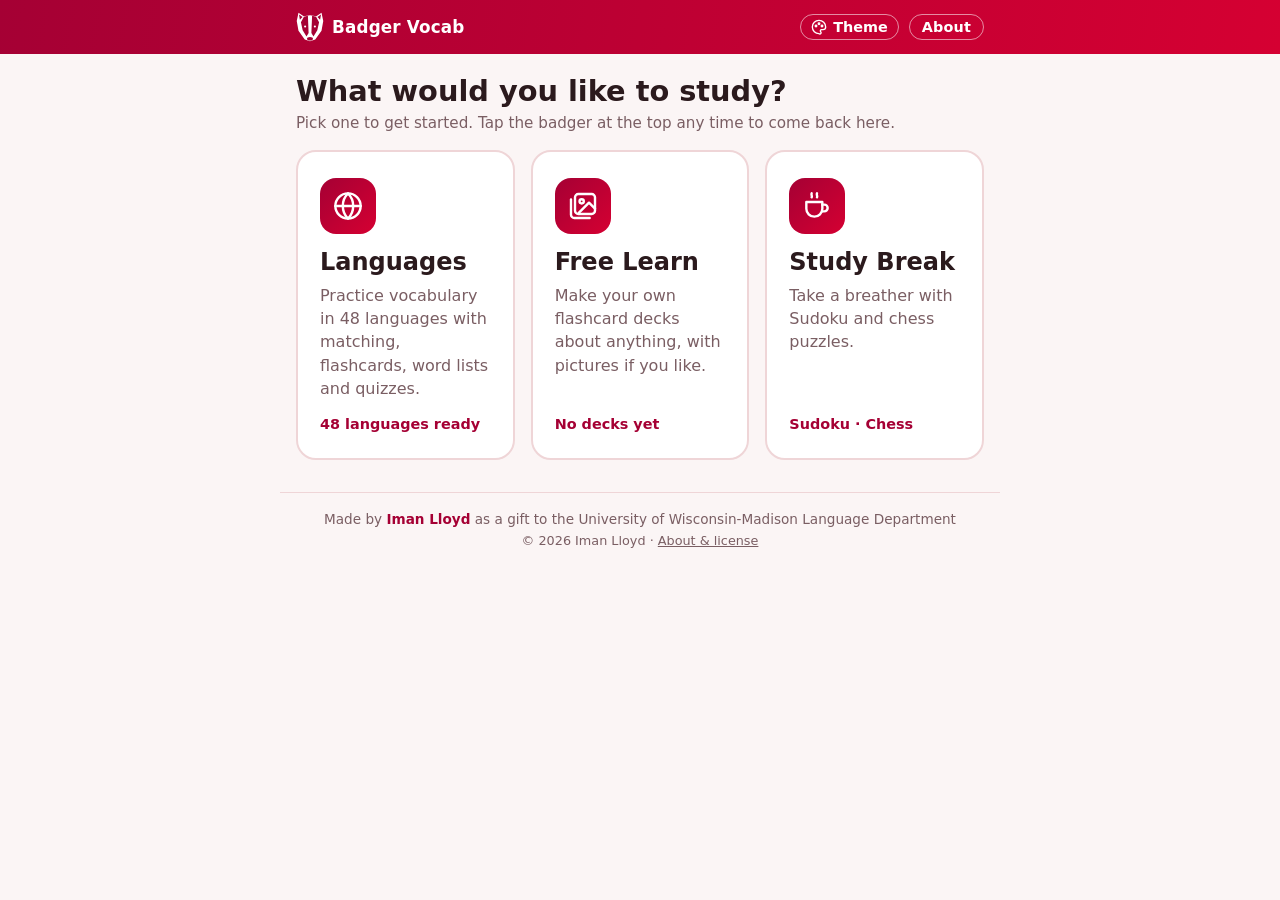
==== commit 56741361: "Add files via upload" ====
--- a/index.html
+++ b/index.html
@@ -12,8 +12,8 @@
 <meta name="description" content="Private, offline vocabulary practice with matching and flashcards.">
 <title>Badger Vocab</title>
 <link rel="manifest" href="manifest.webmanifest">
-<link rel="icon" href="icons/icon.svg" type="image/svg+xml">
-<link rel="apple-touch-icon" href="icons/icon-180.png">
+<link rel="icon" href="icon.svg" type="image/svg+xml">
+<link rel="apple-touch-icon" href="icon-180.png">
 <link rel="stylesheet" href="style.css">
 <script>
 // Apply the saved color theme before the page draws, so it never flashes the wrong colors.
@@ -34,7 +34,7 @@
  <h1>What would you like to study?</h1>
  <p class="sub">Pick one to get started. Tap the badger at the top any time to come back here.</p>
  <div class="startgrid">
-  <button class="sc" data-go="languages"><span class="sci"><svg viewBox="0 0 24 24" fill="none" stroke="currentColor" stroke-width="1.8" stroke-linecap="round" stroke-linejoin="round" aria-hidden="true"><circle cx="12" cy="12" r="9.5"/><path d="M2.5 12h19M12 2.5c2.6 2.6 3.9 5.8 3.9 9.5s-1.3 6.9-3.9 9.5c-2.6-2.6-3.9-5.8-3.9-9.5S9.4 5.1 12 2.5z"/></svg></span><span class="sct">Languages</span><span class="scd">Practice vocabulary in 48 languages with matching, flashcards and word lists.</span><span class="scc" id="scLang"></span></button>
+  <button class="sc" data-go="languages"><span class="sci"><svg viewBox="0 0 24 24" fill="none" stroke="currentColor" stroke-width="1.8" stroke-linecap="round" stroke-linejoin="round" aria-hidden="true"><circle cx="12" cy="12" r="9.5"/><path d="M2.5 12h19M12 2.5c2.6 2.6 3.9 5.8 3.9 9.5s-1.3 6.9-3.9 9.5c-2.6-2.6-3.9-5.8-3.9-9.5S9.4 5.1 12 2.5z"/></svg></span><span class="sct">Languages</span><span class="scd">Practice vocabulary in 48 languages with matching, flashcards, word lists and quizzes.</span><span class="scc" id="scLang"></span></button>
   <button class="sc" data-go="free"><span class="sci"><svg viewBox="0 0 24 24" fill="none" stroke="currentColor" stroke-width="1.8" stroke-linecap="round" stroke-linejoin="round" aria-hidden="true"><rect x="6" y="3" width="15" height="15" rx="2.5"/><path d="M3 7v11.5A2.5 2.5 0 0 0 5.5 21H17"/><circle cx="11" cy="8.5" r="1.6"/><path d="m21 14-4.5-4.5L9 17"/></svg></span><span class="sct">Free Learn</span><span class="scd">Make your own flashcard decks about anything, with pictures if you like.</span><span class="scc" id="scFree"></span></button>
   <button class="sc" data-go="break"><span class="sci"><svg viewBox="0 0 24 24" fill="none" stroke="currentColor" stroke-width="1.8" stroke-linecap="round" stroke-linejoin="round" aria-hidden="true"><path d="M4 9h12v5a6 6 0 0 1-6 6h0a6 6 0 0 1-6-6V9z"/><path d="M16 11h1.5a2.5 2.5 0 0 1 0 5H16"/><path d="M8 2.5c-.6 1 .6 2 0 3M12 2.5c-.6 1 .6 2 0 3"/></svg></span><span class="sct">Study Break</span><span class="scd">Take a breather with Sudoku and chess puzzles.</span><span class="scc">Sudoku · Chess</span></button>
  </div>
@@ -67,10 +67,11 @@
  <button class="back" data-go="languages">← All languages</button>
  <h1 id="lTitle"></h1>
  <p class="sub" id="lInfo"></p>
- <div class="seg" role="group" aria-label="Practice mode"><button data-mode="match">Matching</button><button data-mode="cards">Flashcards</button><button data-mode="list">Word list</button></div>
+ <div class="seg" role="group" aria-label="Practice mode"><button data-mode="match">Matching</button><button data-mode="cards">Flashcards</button><button data-mode="list">Word list</button><button data-mode="quiz">Quiz</button></div>
  <div class="row">
   <label class="f" style="max-width:150px" id="nWrap">Words per round<input type="number" id="n" min="3" max="25" value="8"></label>
-  <label class="f" id="fcWrap" style="max-width:170px">Cards per deck<select id="fc" class="fcSel"></select></label>
+  <label class="f" id="fcWrap" style="max-width:170px"><span class="fcLbl">Cards per deck</span><select id="fc" class="fcSel"></select></label>
+  <label class="f" id="qtWrap" style="max-width:170px">Time limit<select data-opt="qt" class="qtSel"></select></label>
   <label class="f" id="focusWrap">Show me<select id="focus"><option value="mix">Mix, weak words more often</option><option value="1">Only don’t know</option><option value="2">Only semi-know</option><option value="3">Only know</option><option value="0">Only unrated</option></select></label>
   <label class="f" id="dirWrap">Flashcard front<select id="dir"><option value="t">Word → meaning</option><option value="e">Meaning → word</option></select></label>
   <label class="f" id="ordWrap">Card order<select id="ford"><option value="mix">Shuffled, weak words first</option><option value="list">In list order</option></select></label>
@@ -98,7 +99,7 @@
 <section id="vPlay" hidden>
  <button class="back" id="toGroups">← Groups</button>
  <h1 id="pTitle"></h1>
- <div class="seg" role="group" aria-label="Practice mode"><button data-mode="match">Matching</button><button data-mode="cards">Flashcards</button><button data-mode="list">Word list</button></div>
+ <div class="seg" role="group" aria-label="Practice mode"><button data-mode="match">Matching</button><button data-mode="cards">Flashcards</button><button data-mode="list">Word list</button><button data-mode="quiz">Quiz</button></div>
  <div id="mView">
   <div class="bar"><span id="stat"></span><span id="tapHint">Tap a word to hear it</span></div>
   <div class="prog"><i id="prog"></i></div>
@@ -121,6 +122,16 @@
   <div id="lwords"></div>
   <div class="btns" id="lmoreRow"><button class="btn alt" id="lmore">Show more</button></div>
  </div>
+ <div id="qView">
+  <div class="qbar">
+   <div class="gstats"><span>Correct <b id="qScore">0/0</b></span><span id="qClockL">Time <b id="qClock">0:00</b></span></div>
+   <div class="qin"><input id="qInput" type="text" autocomplete="off" autocapitalize="off" autocorrect="off" spellcheck="false" placeholder="Type an answer" aria-label="Type an answer" dir="auto"><button class="btn alt" id="qGive">Give up</button></div>
+   <p class="qmsg" id="qMsg" aria-live="polite"></p>
+  </div>
+  <div class="qgrid" id="qGrid"></div>
+  <section class="end" id="qEnd" hidden aria-live="polite"></section>
+  <p class="hint">Type the answer for any card, in any order. Correct answers fill in as soon as you finish typing, so there’s no need to press Enter. Capital letters, accents and “the” don’t matter. If you’re one letter off, press Enter and it will still count.</p>
+ </div>
  <p class="sub" id="vnote" hidden></p>
 </section>
 
@@ -146,10 +157,11 @@
  <div class="btns" style="margin-top:0"><button class="btn alt sm" id="dRename">Rename</button><button class="btn alt sm" id="dExport">Share deck</button><button class="btn danger sm" id="dDelete">Delete deck</button></div>
  <div id="dPracticeBox">
   <h2>Practice</h2>
-  <div class="seg" role="group" aria-label="Practice mode"><button data-mode="match">Matching</button><button data-mode="cards">Flashcards</button><button data-mode="list">Card list</button></div>
+  <div class="seg" role="group" aria-label="Practice mode"><button data-mode="match">Matching</button><button data-mode="cards">Flashcards</button><button data-mode="list">Card list</button><button data-mode="quiz">Quiz</button></div>
   <div class="row">
    <label class="f" data-show="match" style="max-width:150px">Cards per round<input type="number" data-opt="n" min="3" max="25"></label>
-   <label class="f" data-show="cards" style="max-width:170px">Cards per deck<select class="fcSel"></select></label>
+   <label class="f" data-show="cards quiz" style="max-width:170px"><span class="fcLbl">Cards per deck</span><select class="fcSel"></select></label>
+   <label class="f" data-show="quiz" style="max-width:170px">Time limit<select data-opt="qt" class="qtSel"></select></label>
    <label class="f" data-show="notlist">Show me<select data-opt="focus"><option value="mix">Mix, weak cards more often</option><option value="1">Only don’t know</option><option value="2">Only semi-know</option><option value="3">Only know</option><option value="0">Only unrated</option></select></label>
    <label class="f" data-show="cards">Card front<select data-opt="dir"><option value="t">Front side first</option><option value="e">Back side first</option></select></label>
    <label class="f" data-show="cards">Card order<select data-opt="ford"><option value="mix">Shuffled, weak cards first</option><option value="list">In deck order</option></select></label>
@@ -217,14 +229,14 @@
 <section id="vAbout" hidden>
  <button class="back" data-go="">← Home</button>
  <div class="about-hero">
-  <img src="icons/icon.svg" alt="" width="88" height="88" id="aboutIcon">
+  <img src="icon.svg" alt="" width="88" height="88" id="aboutIcon">
   <div><h1>Badger Vocab</h1><p class="sub" style="margin:2px 0 0">Version <span id="ver"></span></p></div>
  </div>
  <p class="lead">Made by <b>Iman Lloyd</b> as a gift to the University of Wisconsin-Madison Language Department.</p>
  <!-- Disclaimer: edit or remove this line if the university officially adopts the app. -->
  <p class="sub disclaimer">Badger Vocab is an independent project and is not affiliated with or endorsed by the University of Wisconsin-Madison.</p>
  <div class="panel"><h3 class="sm" style="margin-top:0">What it does</h3>
-  <p>Badger Vocab helps you practice vocabulary in 48 languages with a matching game, flashcards and word lists. In Free Learn you can make your own decks about any subject, with pictures. Study Break adds Sudoku and chess puzzles for a breather. Rate each card as “don’t know,” “semi-know” or “know,” and the ones you find hardest come back more often.</p></div>
+  <p>Badger Vocab helps you practice vocabulary in 48 languages with a matching game, flashcards, word lists and type-the-answer quizzes. In Free Learn you can make your own decks about any subject, with pictures. Study Break adds Sudoku and chess puzzles for a breather. Rate each card as “don’t know,” “semi-know” or “know,” and the ones you find hardest come back more often.</p></div>
  <div class="panel"><h3 class="sm" style="margin-top:0">Your privacy</h3>
   <p>Your words and progress are saved only on this device. There are no accounts, and nothing you type is uploaded. The one exception is read-aloud with the Google voice: when you’re online, the word being spoken is sent to Google Translate to get the audio. Choose “Device voice only” in a language’s settings to turn that off.</p></div>
  <div class="panel"><h3 class="sm" style="margin-top:0">Copyright and license</h3>
@@ -243,7 +255,7 @@
 </main>
 <footer class="foot">Made by <b>Iman Lloyd</b> as a gift to the University of Wisconsin-Madison Language Department<br><span class="cr">© 2026 Iman Lloyd · <a href="#about">About &amp; license</a></span></footer>
 <script src="data/arabic-words.js"></script>
-<script src="data/chess-puzzles.js"></script>
+<script src="chess-puzzles.js"></script>
 <script src="app.js"></script>
 <script src="free.js"></script>
 <script src="break.js"></script>
--- a/style.css
+++ b/style.css
@@ -318,3 +318,21 @@
 .sq .rk{top:2px;left:3px}.sq .fl{bottom:1px;right:3px}
 .czpromo{display:flex;align-items:center;gap:8px;margin-top:10px;font-weight:700}
 .czpromo .pcb{border:1px solid var(--line);background:#EEDDC2;border-radius:10px;width:52px;height:52px;cursor:pointer}
+
+/* ===== Quiz ===== */
+.qbar{position:sticky;top:0;z-index:4;background:var(--bg);padding:8px 0 2px;margin:0 -4px;padding-left:4px;padding-right:4px}
+.qin{display:flex;gap:8px}
+.qin input{flex:1;min-width:0;font-size:1.15rem;padding:12px 14px;border-width:2px}
+.qin input:focus{border-color:var(--accent);outline:none}
+.qin input.bad{border-color:var(--bad);animation:shake .35s}
+.qmsg{min-height:1.4em;margin:6px 0 8px;font-weight:600;color:var(--crimson)}
+.qgrid{display:grid;grid-template-columns:repeat(auto-fill,minmax(130px,1fr));gap:10px;margin-top:4px}
+.qt{border:2px solid var(--line);background:var(--surface);border-radius:12px;padding:10px 8px 8px;display:flex;flex-direction:column;align-items:center;justify-content:space-between;gap:6px;text-align:center;min-height:96px;transition:border-color .2s,background .2s}
+.qimg{max-width:100%;max-height:78px;border-radius:6px;object-fit:contain;box-shadow:0 0 0 1px var(--line)}
+.qf{font-family:var(--tf);font-size:1.2rem;font-weight:600;line-height:1.35;overflow-wrap:anywhere}
+body.arab .qf{font-size:1.5rem}
+.qa{width:100%;border-top:2px dashed var(--line);padding-top:5px;font-weight:700;color:var(--muted);min-height:1.6em;overflow-wrap:anywhere;font-size:.95rem}
+.qt.got{border-color:var(--ok);background:var(--okbg)}.qt.got .qa{color:var(--ok);border-top-style:solid;border-color:var(--ok)}
+.qt.new{animation:pop .6s}
+.qt.miss{border-color:var(--bad)}.qt.miss .qa{color:var(--bad);border-top-style:solid;border-color:var(--bad)}
+.qbar.done{position:static}
